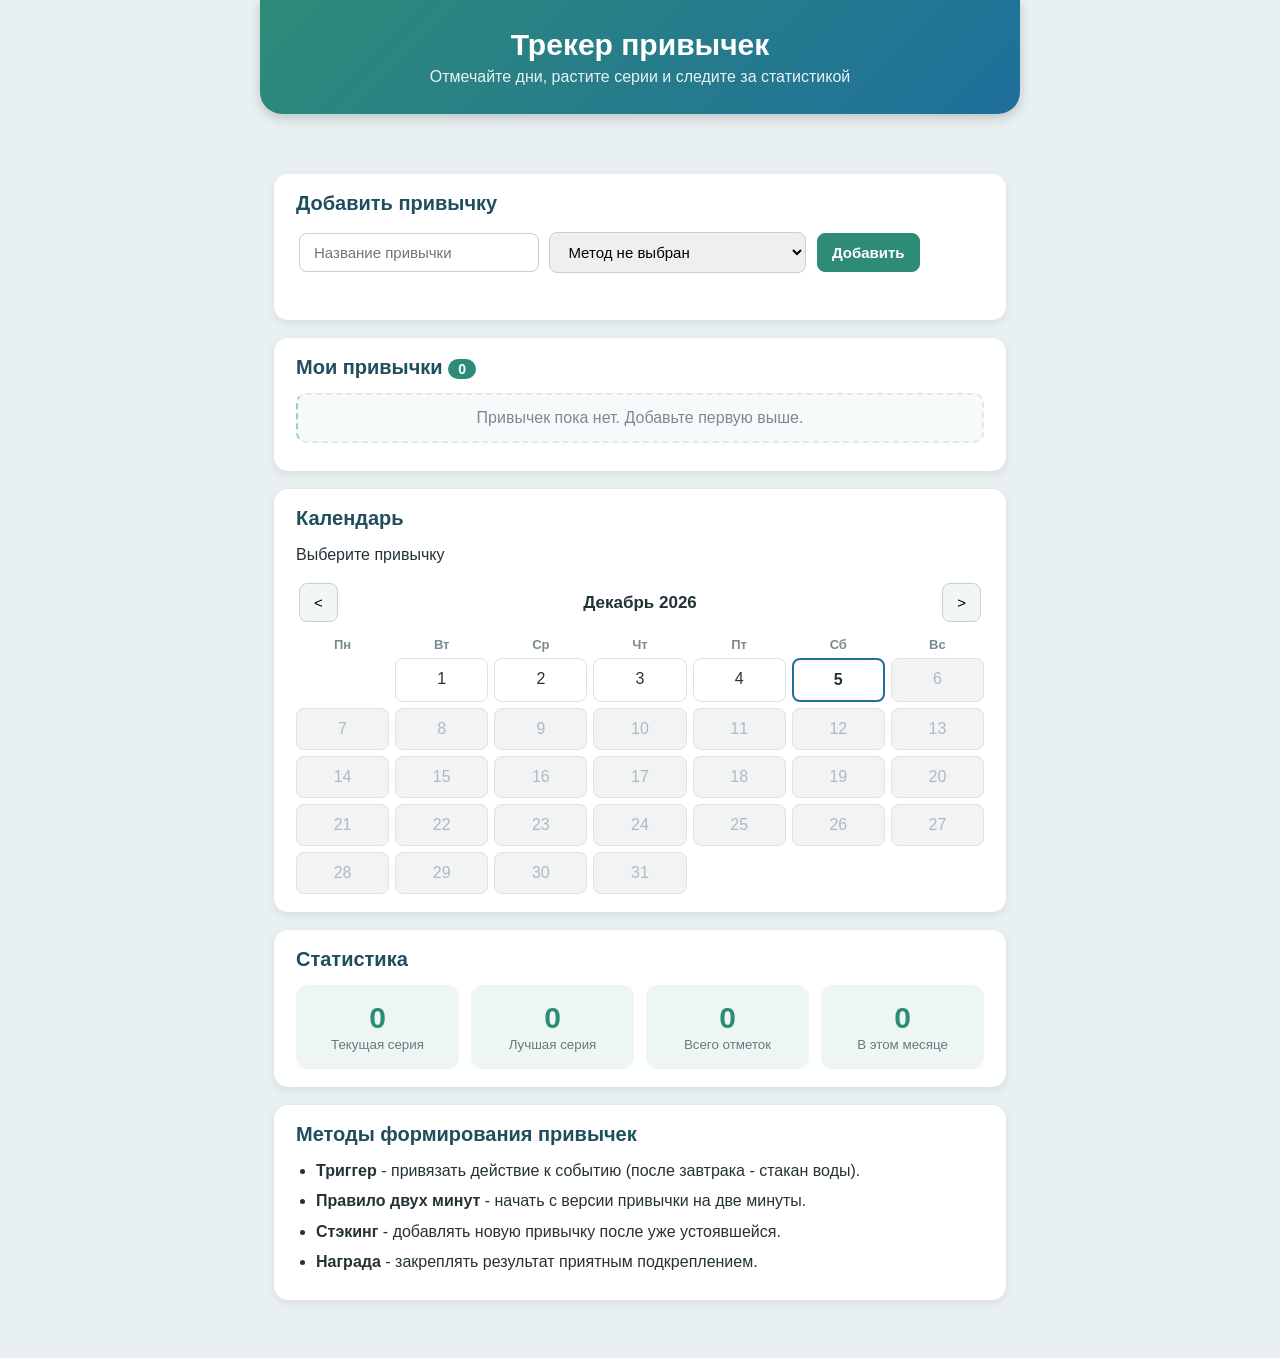
==== Моя работа/index.html @ 123612ce "Add files via upload" ====
<!DOCTYPE html>
<html lang="ru">
<head>
  <meta charset="UTF-8">
  <meta name="viewport" content="width=device-width, initial-scale=1">
  <title>Трекер привычек</title>
  <link rel="stylesheet" href="style.css">
</head>
<body>
  <header>
    <h1>Трекер привычек</h1>
    <p>Отмечайте дни, растите серии и следите за статистикой</p>
  </header>

  <p id="message"></p>

  <main>
    <section class="box">
      <h2>Добавить привычку</h2>
      <form id="habit-form">
        <input type="text" id="habit-name" placeholder="Название привычки">
        <select id="habit-method">
          <option value="">Метод не выбран</option>
          <option value="Триггер">Триггер (привязка к событию)</option>
          <option value="Правило двух минут">Правило двух минут</option>
          <option value="Стэкинг">Стэкинг привычек</option>
          <option value="Награда">Награда после действия</option>
        </select>
        <button type="submit" class="main-btn">Добавить</button>
      </form>
      <p id="name-error" class="error"></p>
    </section>

    <section class="box">
      <h2>Мои привычки <span id="habit-count" class="badge">0</span></h2>
      <ul id="habit-list"></ul>
    </section>

    <section class="box">
      <h2>Календарь</h2>
      <p id="habit-title">Выберите привычку</p>
      <div class="cal-nav">
        <button id="prev">&lt;</button>
        <span id="month-title"></span>
        <button id="next">&gt;</button>
      </div>
      <div id="calendar"></div>
    </section>

    <section class="box">
      <h2>Статистика</h2>
      <div class="stats">
        <div class="stat"><span id="current">0</span><small>Текущая серия</small></div>
        <div class="stat"><span id="best">0</span><small>Лучшая серия</small></div>
        <div class="stat"><span id="total">0</span><small>Всего отметок</small></div>
        <div class="stat"><span id="month-count">0</span><small>В этом месяце</small></div>
      </div>
    </section>

    <section class="box">
      <h2>Методы формирования привычек</h2>
      <ul class="methods">
        <li><b>Триггер</b> - привязать действие к событию (после завтрака - стакан воды).</li>
        <li><b>Правило двух минут</b> - начать с версии привычки на две минуты.</li>
        <li><b>Стэкинг</b> - добавлять новую привычку после уже устоявшейся.</li>
        <li><b>Награда</b> - закреплять результат приятным подкреплением.</li>
      </ul>
    </section>
  </main>

  <script src="script.js"></script>
</body>
</html>
---- Моя работа/style.css ----
* {
  box-sizing: border-box;
}

body {
  font-family: "Segoe UI", Arial, sans-serif;
  max-width: 760px;
  margin: 0 auto;
  padding: 0 14px 40px;
  background: #e9f0f1;
  color: #243238;
}

header {
  text-align: center;
  background: linear-gradient(135deg, #2e8b78, #1f6f9c);
  color: #fff;
  padding: 28px 10px;
  margin: 0 -14px 22px;
  border-radius: 0 0 22px 22px;
  box-shadow: 0 4px 12px rgba(0, 0, 0, 0.18);
}

header h1 {
  margin: 0 0 6px;
  font-size: 30px;
}

header p {
  margin: 0;
  opacity: 0.9;
}

.box {
  background: #fff;
  border-radius: 14px;
  padding: 18px 22px;
  margin-bottom: 18px;
  box-shadow: 0 3px 10px rgba(0, 0, 0, 0.08);
}

.box h2 {
  margin: 0 0 14px;
  font-size: 20px;
  color: #1f4e5f;
}

input, select, button {
  padding: 10px 14px;
  margin: 3px;
  font-size: 15px;
  font-family: inherit;
  border: 1px solid #c5d0d3;
  border-radius: 8px;
  outline: none;
}

input:focus, select:focus {
  border-color: #2e8b78;
  box-shadow: 0 0 0 3px rgba(46, 139, 120, 0.2);
}

#habit-name {
  width: 240px;
  max-width: 100%;
}

button {
  cursor: pointer;
  background: #f3f6f7;
  transition: background 0.15s, transform 0.1s;
}

button:hover {
  background: #e1e9eb;
}

button:active {
  transform: scale(0.97);
}

.main-btn {
  background: #2e8b78;
  color: #fff;
  border-color: #2e8b78;
  font-weight: bold;
}

.main-btn:hover {
  background: #247060;
}

.error {
  color: #d32f2f;
  min-height: 20px;
  margin: 6px 0 0;
}

#message {
  text-align: center;
  color: #2e7d32;
  min-height: 22px;
  font-weight: bold;
}

.badge {
  background: #2e8b78;
  color: #fff;
  font-size: 14px;
  padding: 2px 10px;
  border-radius: 12px;
  vertical-align: middle;
}

/* список привычек */
#habit-list {
  list-style: none;
  padding: 0;
  margin: 0;
}

#habit-list li {
  display: flex;
  justify-content: space-between;
  align-items: center;
  flex-wrap: wrap;
  gap: 10px;
  padding: 14px 16px;
  margin-bottom: 10px;
  background: #f7fafa;
  border: 2px solid #e1e9eb;
  border-left: 6px solid #9ccfc3;
  border-radius: 10px;
  cursor: pointer;
  transition: box-shadow 0.15s, border-color 0.15s;
}

#habit-list li:hover {
  box-shadow: 0 3px 8px rgba(0, 0, 0, 0.1);
}

#habit-list li.active {
  background: #e6f4f1;
  border-color: #2e8b78;
}

#habit-list li.empty {
  color: #7b8a8f;
  cursor: default;
  border-style: dashed;
  border-left-width: 2px;
  justify-content: center;
}

.habit-name {
  font-weight: bold;
  font-size: 17px;
}

.habit-info {
  color: #667a80;
  font-size: 13px;
  margin-top: 4px;
}

.habit-buttons {
  display: flex;
  align-items: center;
}

.today-btn.done {
  background: #4caf50;
  color: #fff;
  border-color: #4caf50;
}

.del-btn {
  color: #d32f2f;
}

.del-btn:hover {
  background: #fdeaea;
}

/* календарь */
.cal-nav {
  display: flex;
  justify-content: space-between;
  align-items: center;
  font-weight: bold;
  font-size: 17px;
}

#calendar {
  display: grid;
  grid-template-columns: repeat(7, 1fr);
  gap: 6px;
  margin-top: 12px;
}

.day-name {
  text-align: center;
  font-weight: bold;
  font-size: 13px;
  color: #7b8a8f;
}

.day {
  text-align: center;
  padding: 11px 0;
  border: 1px solid #dbe3e5;
  border-radius: 8px;
  cursor: pointer;
  background: #fff;
  transition: background 0.15s;
}

.day:hover {
  background: #e6f4f1;
}

.day.done {
  background: #2e8b78;
  color: #fff;
  border-color: #2e8b78;
}

.day.today {
  border: 2px solid #1f6f9c;
  font-weight: bold;
}

.day.future {
  background: #f1f3f4;
  color: #b0babd;
  cursor: not-allowed;
}

/* статистика */
.stats {
  display: grid;
  grid-template-columns: repeat(4, 1fr);
  gap: 12px;
}

.stat {
  text-align: center;
  background: #eef6f4;
  border-radius: 12px;
  padding: 16px 4px;
}

.stat span {
  display: block;
  font-size: 30px;
  font-weight: bold;
  color: #2e8b78;
}

.stat small {
  color: #667a80;
}

.methods {
  padding-left: 20px;
  margin: 0;
}

.methods li {
  margin-bottom: 8px;
  line-height: 1.4;
}

@media (max-width: 520px) {
  .stats {
    grid-template-columns: repeat(2, 1fr);
  }
}
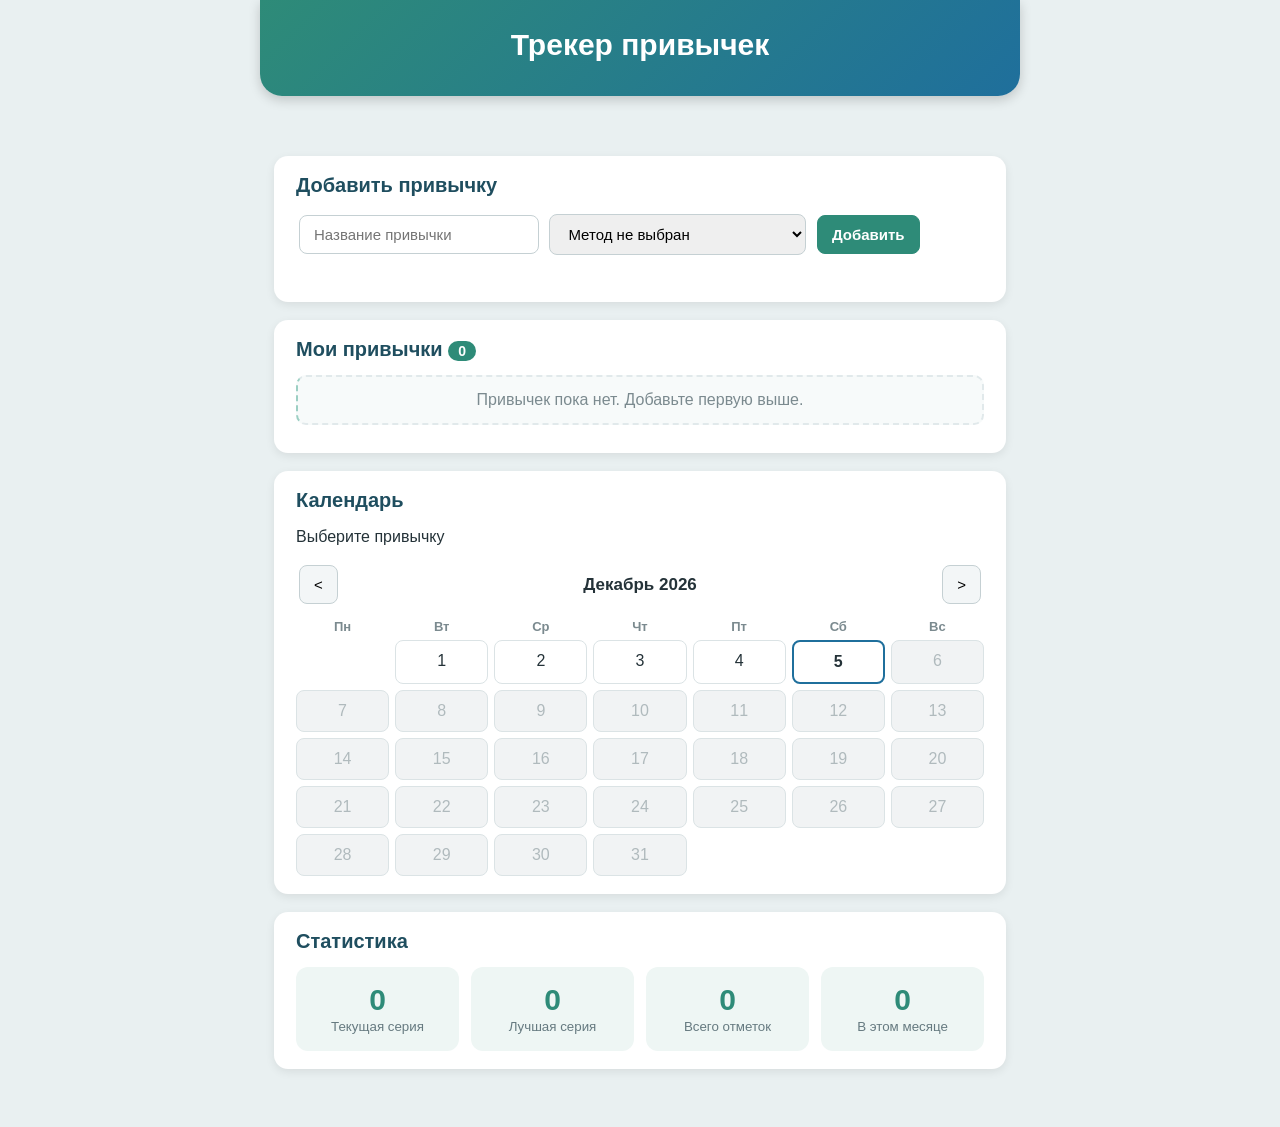
==== commit 4cdff826: "Update index.html" ====
--- a/Моя работа/index.html
+++ b/Моя работа/index.html
@@ -9,7 +9,6 @@
 <body>
   <header>
     <h1>Трекер привычек</h1>
-    <p>Отмечайте дни, растите серии и следите за статистикой</p>
   </header>
 
   <p id="message"></p>
@@ -56,14 +55,6 @@
         <div class="stat"><span id="month-count">0</span><small>В этом месяце</small></div>
       </div>
     </section>
-
-    <section class="box">
-      <h2>Методы формирования привычек</h2>
-      <ul class="methods">
-        <li><b>Триггер</b> - привязать действие к событию (после завтрака - стакан воды).</li>
-        <li><b>Правило двух минут</b> - начать с версии привычки на две минуты.</li>
-        <li><b>Стэкинг</b> - добавлять новую привычку после уже устоявшейся.</li>
-        <li><b>Награда</b> - закреплять результат приятным подкреплением.</li>
       </ul>
     </section>
   </main>
